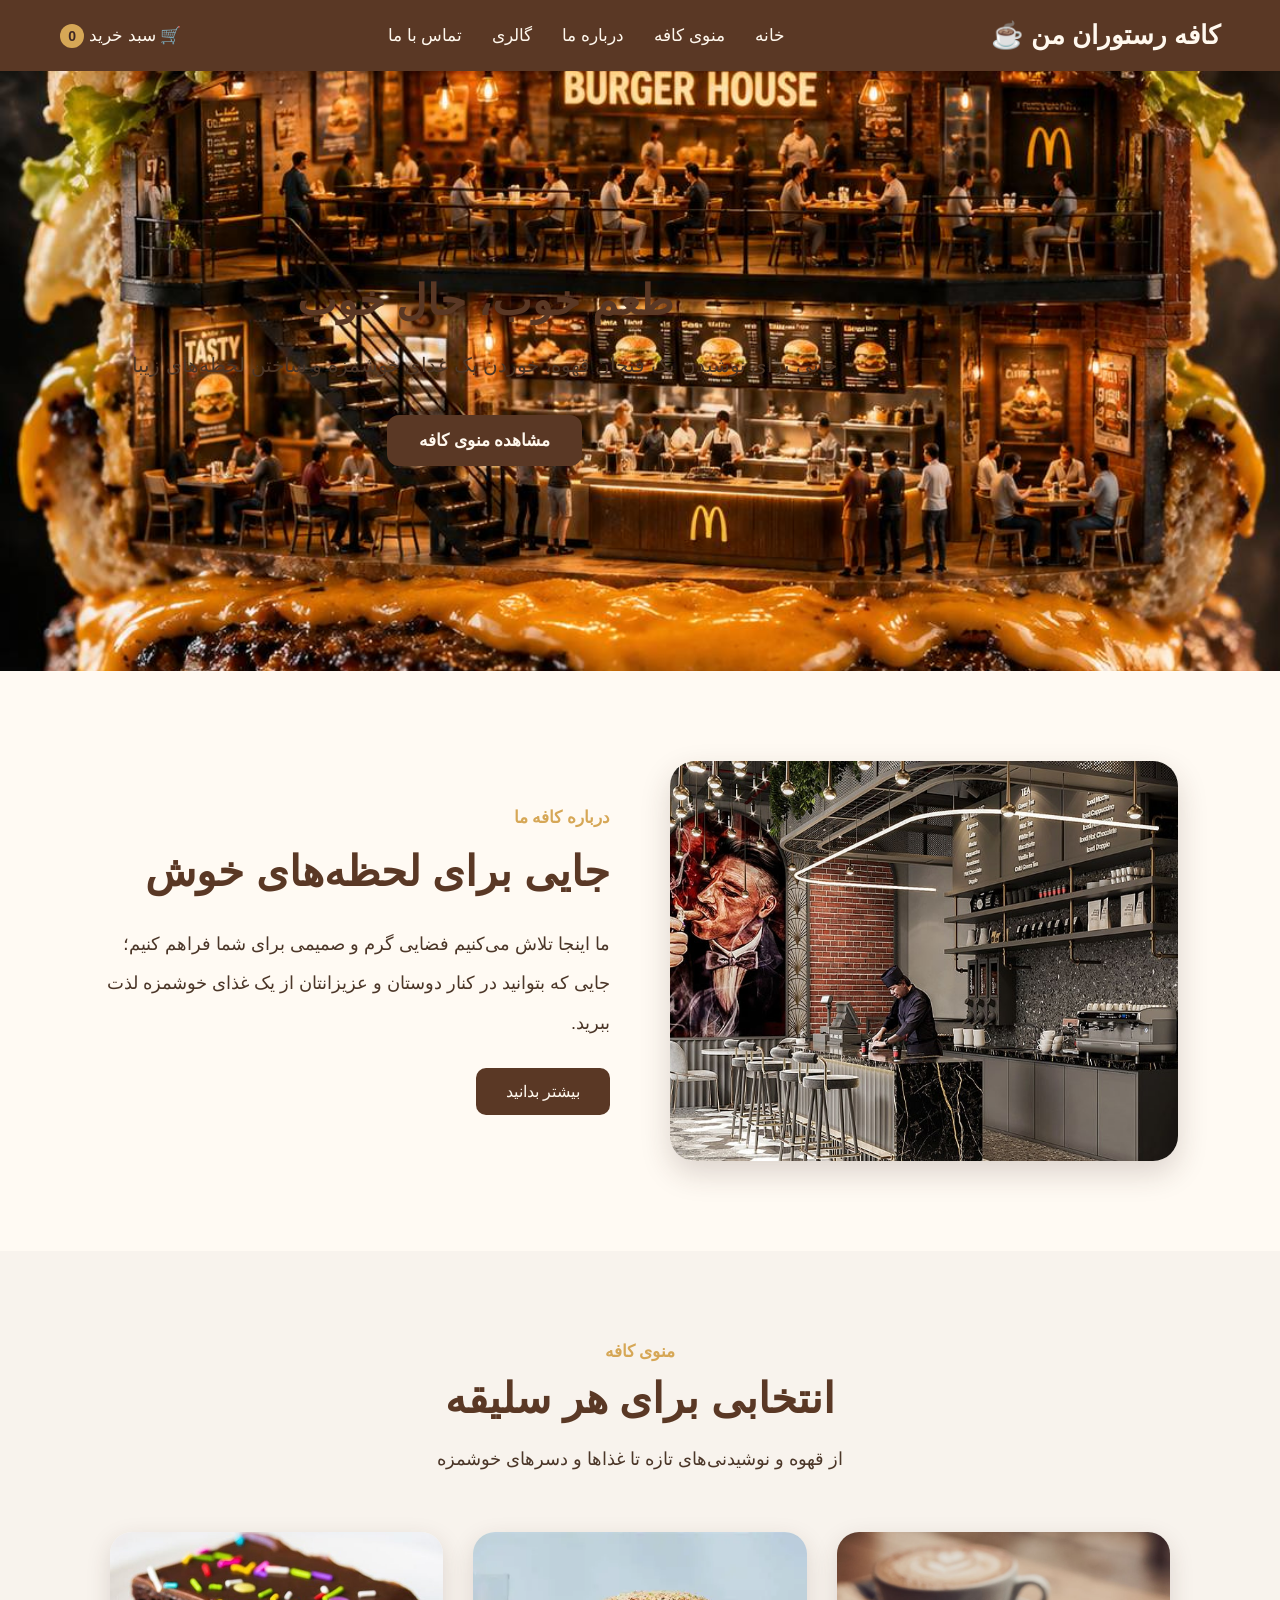
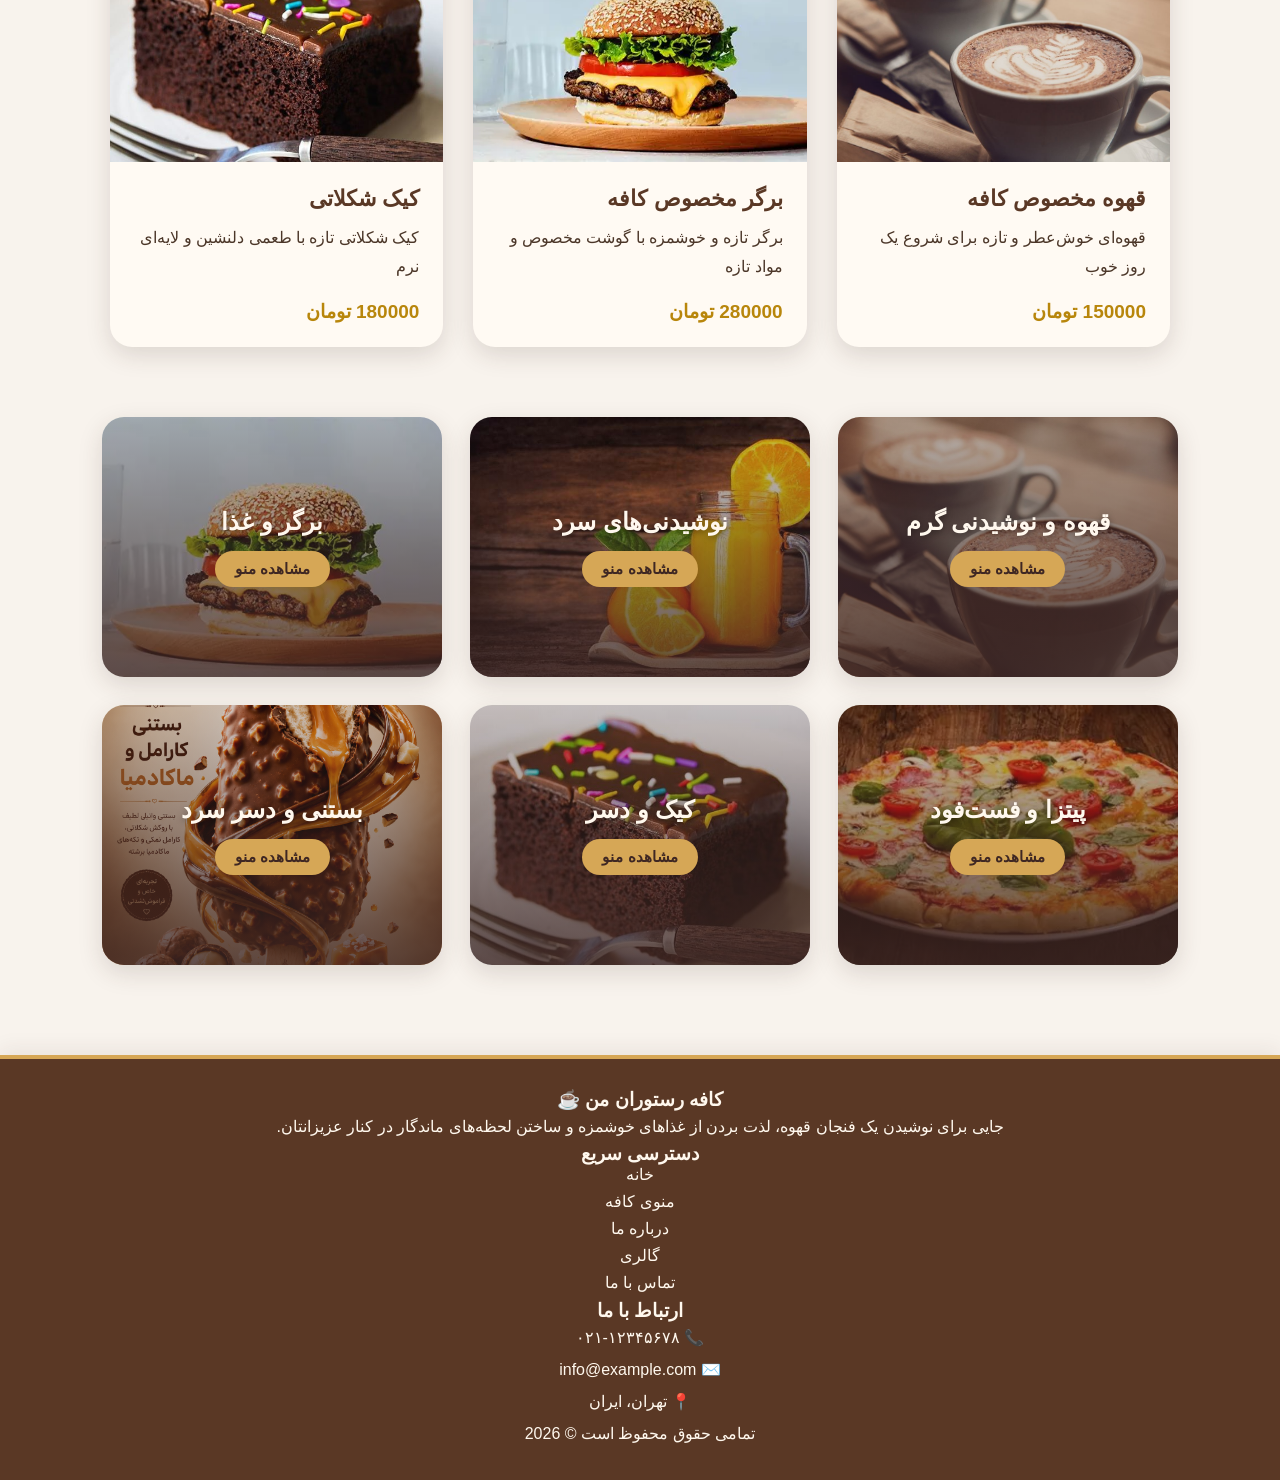
==== index.html @ 844e3b61 "Initial commit" ====
<!DOCTYPE html>
<html lang="fa" dir="rtl">

<head>
    <meta charset="UTF-8">
    <meta name="viewport" content="width=device-width, initial-scale=1.0">

    <title>کافه رستوران من</title>

    <link rel="stylesheet" href="css/style.css">
</head>

<body>

   <header>

        <div class="logo">
            کافه رستوران من ☕
        </div>

        <button class="menu-toggle" id="menu-toggle" aria-label="باز کردن منو">
            ☰
        </button>

        <nav id="main-nav">
            <ul>
                <li><a href="index.html">خانه</a></li>
                <li><a href="index.html#menu">منوی کافه</a></li>
                <li><a href="about.html">درباره ما</a></li>
                <li><a href="gallery.html" class="active">گالری</a></li>
                <li><a href="contact.html">تماس با ما</a></li>
            </ul>
        </nav>

        <a href="cart.html" class="cart">
            🛒 سبد خرید
            <span id="cart-count">0</span>
        </a>

    </header>

    <main>

        <!-- Hero Section -->
        <section class="hero">

            <img src="images/burger-hero.jpg"
                alt="برگر و فضای کافه"
                class="hero-image">

            <div class="hero-content">

                <h2>طعم خوب، حال خوب</h2>

                <p>
                    جایی برای نوشیدن یک فنجان قهوه،
                    خوردن یک غذای خوشمزه و ساختن لحظه‌های زیبا
                </p>

                <a href="#menu" class="hero-btn">
                    مشاهده منوی کافه
                </a>

            </div>

        </section>


        <!-- About Section -->
        <section class="about" id="about">

            <div class="about-image">

                <img src="images/cafe-hero.png"
                     alt="فضای کافه">

            </div>

            <div class="about-content">

                <span>درباره کافه ما</span>

                <h2>جایی برای لحظه‌های خوش</h2>

                <p>
                    ما اینجا تلاش می‌کنیم فضایی گرم و صمیمی برای شما فراهم کنیم؛
                    جایی که بتوانید در کنار دوستان و عزیزانتان از یک غذای خوشمزه
                    لذت ببرید.
                </p>

                <a href="about.html" class="about-btn">
                     بیشتر بدانید
                </a>

            </div>

        </section>


        <!-- Menu Section -->
        <section class="menu-section" id="menu">

            <div class="menu-title">

                <span>منوی کافه</span>

                <h2>انتخابی برای هر سلیقه</h2>

                <p>
                    از قهوه و نوشیدنی‌های تازه تا غذاها و دسرهای خوشمزه
                </p>

            </div>


            <div class="menu-container">

                <!-- Coffee Card -->
                <a href="coffee.html" class="menu-link">

                    <div class="menu-card">

                        <img src="images/coffee.jpg"
                             alt="قهوه مخصوص کافه">

                        <div class="menu-card-content">

                            <h3>قهوه مخصوص کافه</h3>

                            <p>
                                قهوه‌ای خوش‌عطر و تازه برای شروع یک روز خوب
                            </p>

                            <span class="price">
                                150000 تومان
                            </span>

                        </div>

                    </div>

                </a>


                <!-- Burger Card -->
                <a href="burger.html" class="menu-link">

                    <div class="menu-card">

                        <img src="images/Burger.png"
                             alt="برگر مخصوص">

                        <div class="menu-card-content">

                            <h3>برگر مخصوص کافه</h3>

                            <p>
                                برگر تازه و خوشمزه با گوشت مخصوص و مواد تازه
                            </p>

                            <span class="price">
                                280000 تومان
                            </span>

                        </div>

                    </div>

                </a>


                <!-- Cake Card -->
                <a href="cake.html" class="menu-link">

                    <div class="menu-card">

                        <img src="images/cake-shokolati.jpg"
                             alt="کیک شکلاتی">

                        <div class="menu-card-content">

                            <h3>کیک شکلاتی</h3>

                            <p>
                                کیک شکلاتی تازه با طعمی دلنشین و لایه‌ای نرم
                            </p>

                            <span class="price">
                                180000 تومان
                            </span>

                        </div>

                    </div>

                </a>

            </div>
			
			<!-- دسته‌بندی منوی کافه -->
	<div class="category-container">

		<a href="coffee.html" class="category-card">
			<img src="images/coffee.jpg" alt="قهوه">
        <div class="category-overlay">
            <h3>قهوه و نوشیدنی گرم</h3>
            <span>مشاهده منو</span>
        </div>
		</a>


    <a href="cold-drinks.html" class="category-card">
        <img src="images/orange-juice.jpg" alt="نوشیدنی سرد">
        <div class="category-overlay">
            <h3>نوشیدنی‌های سرد</h3>
            <span>مشاهده منو</span>
        </div>
    </a>


    <a href="burger.html" class="category-card">
        <img src="images/Burger.png" alt="برگر و غذا">
        <div class="category-overlay">
            <h3>برگر و غذا</h3>
            <span>مشاهده منو</span>
        </div>
    </a>


    <a href="pizza.html" class="category-card">
        <img src="images/pizza.jpg" alt="پیتزا و فست‌فود">
        <div class="category-overlay">
            <h3>پیتزا و فست‌فود</h3>
            <span>مشاهده منو</span>
        </div>
    </a>


    <a href="cake.html" class="category-card">
        <img src="images/cake-shokolati.jpg" alt="کیک و دسر">
        <div class="category-overlay">
            <h3>کیک و دسر</h3>
            <span>مشاهده منو</span>
        </div>
    </a>


    <a href="icecream.html" class="category-card">
        <img src="images/ice-cream-caramel.png" alt="بستنی">
        <div class="category-overlay">
            <h3>بستنی و دسر سرد</h3>
            <span>مشاهده منو</span>
        </div>
	</a>

	</div>

        </section>

    </main>



<footer>

    <div class="footer-container">

        <div class="footer-about">
            <h3>کافه رستوران من ☕</h3>

            <p>
                جایی برای نوشیدن یک فنجان قهوه،
                لذت بردن از غذاهای خوشمزه و ساختن
                لحظه‌های ماندگار در کنار عزیزانتان.
            </p>
        </div>


        <div class="footer-links">
            <h3>دسترسی سریع</h3>

            <a href="index.html">خانه</a>
            <a href="index.html#menu">منوی کافه</a>
            <a href="about.html">درباره ما</a>
            <a href="gallery.html">گالری</a>
            <a href="contact.html">تماس با ما</a>
        </div>


        <div class="footer-contact">
            <h3>ارتباط با ما</h3>

            <p>📞 ۰۲۱-۱۲۳۴۵۶۷۸</p>

            <p>✉️ info@example.com</p>

            <p>📍 تهران، ایران</p>
        </div>

    </div>


    <div class="footer-bottom">

        <p>
            تمامی حقوق محفوظ است © 2026
        </p>

    </div>

</footer>



    <script src="js/script.js"></script>

</body>

</html>
---- css/style.css ----
* {
    margin: 0;
    padding: 0;
    box-sizing: border-box;
}

body {
    font-family: Tahoma, sans-serif;
    background-color: #f8f3ed;
    color: #3e2723;
    direction: rtl;
}

/* =========================
   Header
========================= */

header {
    display: flex;
    justify-content: space-between;
    align-items: center;
    padding: 20px 60px;
    background-color: #5a3825;
    color: #fff8ee;
}

.logo {
    color: #fff8ee;
    font-size: 26px;
    font-weight: bold;
}

nav ul {
    display: flex;
    list-style: none;
    gap: 30px;
}

nav ul li a {
    text-decoration: none;
    color: #fff8ee;
    font-size: 17px;
    transition: 0.3s;
}

nav ul li a:hover {
    color: #d6a756;
}


/* =========================
   Main
========================= */

main {
    min-height: 500px;
    padding: 0;
    background-color: #fffaf3;
    color: #3e2723;
}


/* =========================
   Hero
========================= */

.hero {
    min-height: 600px;

    position: relative;

    overflow: hidden;
}


.hero-image {
    display: block;

    width: 100%;

    height: 600px;

    object-fit: cover;

    object-position: center;
}


.hero-content {
    width: auto;

    position: absolute;

    top: 50%;

    left: 8%;

    transform: translateY(-50%);

    padding: 40px 30px;

    text-align: center;
}


.hero h2 {
    font-size: 42px;
    margin-bottom: 20px;
    color: #5a3825;
}

.hero p {
    font-size: 20px;
    line-height: 2;
    margin-bottom: 30px;
    color: #4b3628;
}

.hero-btn {
    display: inline-flex;
    align-items: center;
    justify-content: center;

    padding: 15px 32px;

    background-color: #5a3825;
    color: #fff8ee;

    text-decoration: none;
    font-size: 17px;
    font-weight: bold;

    border-radius: 12px;

    box-shadow: 0 8px 18px rgba(62, 39, 35, 0.18);

    transition:
        background-color 0.3s ease,
        color 0.3s ease,
        transform 0.3s ease,
        box-shadow 0.3s ease;
}

.hero-btn:hover {
    background-color: #d6a756;
    color: #3e2723;

    transform: translateY(-4px);

    box-shadow: 0 12px 25px rgba(62, 39, 35, 0.25);
}

/* =========================
   Footer
========================= */

/* =========================
   Footer
========================= */

footer {
    background-color: #5a3825;
    color: #fff8ee;
    text-align: center;

    padding: 30px 20px;

    border-top: 4px solid #d6a756;

    font-size: 16px;

    box-shadow: 0 -5px 20px rgba(62, 39, 35, 0.08);
}

footer p {
    margin: 0;
    line-height: 2;
}


/* =========================
   About Section
========================= */

/* =========================
   About Section
========================= */

.about {
    display: flex;
    align-items: center;
    gap: 60px;
    padding: 90px 8%;
    background-color: #fffaf3;
}

.about-image {
    width: 50%;
    overflow: hidden;
    border-radius: 25px;
    box-shadow: 0 12px 30px rgba(62, 39, 35, 0.18);
}

.about-image img {
    display: block;
    width: 100%;
    height: 400px;
    object-fit: cover;
    transition: transform 0.5s ease;
}

.about-image:hover img {
    transform: scale(1.05);
}

.about-content {
    width: 50%;
}

.about-content span {
    display: block;
    font-size: 17px;
    font-weight: bold;
    color: #d6a756;
    margin-bottom: 12px;
}

.about-content h2 {
    font-size: 42px;
    color: #5a3825;
    margin-bottom: 22px;
    line-height: 1.5;
}

.about-content p {
    font-size: 18px;
    line-height: 2.2;
    color: #4b3628;
}

.about-btn {
    display: inline-block;
    margin-top: 25px;

    padding: 14px 30px;

    background-color: #5a3825;
    color: #fff8ee;

    text-decoration: none;

    border-radius: 10px;

    font-size: 16px;

    transition: 0.3s ease;
}

.about-btn:hover {
    background-color: #d6a756;
    color: #3e2723;

    transform: translateY(-3px);

    box-shadow: 0 8px 20px rgba(62, 39, 35, 0.18);
}

/* =========================
   Menu Section
========================= */

/* =========================
   Menu Section
========================= */

.menu-section {
    padding: 90px 8%;
    background-color: #f8f3ed;
    text-align: center;
}

.menu-title {
    max-width: 750px;
    margin: 0 auto 55px;
}

.menu-title span {
    display: block;
    font-size: 17px;
    font-weight: bold;
    color: #d6a756;
    margin-bottom: 12px;
}

.menu-title h2 {
    font-size: 42px;
    color: #5a3825;
    margin-bottom: 18px;
}

.menu-title p {
    font-size: 18px;
    line-height: 2;
    color: #4b3628;
}


/* =========================
   Menu Cards
========================= */

.menu-container {
    display: flex;
    justify-content: center;
    gap: 30px;
    max-width: 1200px;
    margin: 0 auto;
}

.menu-link {
    width: 31%;
    text-decoration: none;
    color: inherit;
}

.menu-card {
    height: 100%;
    background-color: #fffaf3;
    border-radius: 22px;
    overflow: hidden;
    box-shadow: 0 8px 25px rgba(62, 39, 35, 0.15);
    transition: transform 0.3s ease, box-shadow 0.3s ease;
}

.menu-card:hover {
    transform: translateY(-10px);
    box-shadow: 0 16px 35px rgba(62, 39, 35, 0.25);
}

.menu-card img {
    display: block;
    width: 100%;
    height: 230px;
    object-fit: cover;
    transition: transform 0.5s ease;
}

.menu-card:hover img {
    transform: scale(1.06);
}

.menu-card-content {
    padding: 24px;
    text-align: right;
}

.menu-card-content h3 {
    font-size: 22px;
    color: #5a3825;
    margin-bottom: 12px;
}

.menu-card-content p {
    min-height: 58px;
    font-size: 16px;
    line-height: 1.8;
    color: #4b3628;
    margin-bottom: 18px;
}

.price {
    display: block;
    font-size: 19px;
    font-weight: bold;
    color: #b8860b;
}


/* =========================
   Product Page
========================= */

.product-page {
    display: flex;
    align-items: center;
    gap: 60px;
    max-width: 1200px;
    margin: 0 auto;
    padding: 80px 60px;
    min-height: 500px;
}

.product-image {
    width: 50%;
}

.product-image img {
    width: 100%;
    height: 450px;
    object-fit: cover;
    border-radius: 20px;
}

.product-info {
    width: 50%;
}

.product-info span {
    display: inline-block;
    font-size: 20px;
    font-weight: bold;
    color: #d6a756;
    margin-bottom: 15px;
}

.product-info h1 {
    font-size: 42px;
    color: #5a3825;
    margin-bottom: 20px;
}

.product-info p {
    font-size: 18px;
    line-height: 2;
    color: #4b3628;
    margin-bottom: 25px;
}

.product-price {
    font-size: 24px;
    color: #b8860b;
    margin-bottom: 25px;
}

..order-btn {
    display: inline-flex;
    align-items: center;
    justify-content: center;

    padding: 14px 28px;

    border: none;
    border-radius: 12px;

    background-color: #5a3825;
    color: #fff8ee;

    font-family: Tahoma, sans-serif;
    font-size: 16px;
    font-weight: bold;

    cursor: pointer;

    box-shadow: 0 8px 18px rgba(62, 39, 35, 0.18);

    transition:
        background-color 0.3s ease,
        color 0.3s ease,
        transform 0.3s ease,
        box-shadow 0.3s ease;
}

.order-btn:hover {
    background-color: #d6a756;
    color: #3e2723;

    transform: translateY(-4px);

    box-shadow: 0 12px 25px rgba(62, 39, 35, 0.25);
}

.back-btn {
    display: inline-block;
    margin-top: 10px;
    color: #5a3825;
    text-decoration: none;
    font-size: 16px;
}

.back-btn:hover {
    color: #d6a756;
}
/* =========================
   Cart Icon
========================= */

.cart {
    text-decoration: none;
    color: #fff8ee;
    font-size: 17px;
    display: flex;
    align-items: center;
    gap: 5px;
}

#cart-count {
    background-color: #d6a756;
    color: #3e2723;
    width: 24px;
    height: 24px;
    border-radius: 50%;
    display: inline-flex;
    justify-content: center;
    align-items: center;
    font-size: 14px;
    font-weight: bold;
}


/* =========================
   Quantity Controls
========================= */

.quantity-controls {
    display: flex;
    align-items: center;
    gap: 12px;
    margin: 15px 0;
}

.quantity-controls button {
    width: 38px;
    height: 38px;
    border: none;
    border-radius: 50%;
    background-color: #7b4f32;
    color: white;
    font-size: 16px;
    cursor: pointer;
    transition: 0.3s;
}

.quantity-controls button:hover {
    transform: scale(1.1);
}

.quantity-controls span {
    min-width: 30px;
    text-align: center;
    font-size: 18px;
    font-weight: bold;
}


/* =========================
   Gallery Page
========================= */

.gallery-page {
    padding-top: 35px;
    padding-bottom: 80px;
}

.gallery-header {
    text-align: center;
    margin-bottom: 30px;
}

.gallery-header span {
    display: block;
    margin-bottom: 8px;
    font-size: 16px;
    color: #d6a756;
    font-weight: bold;
}

.gallery-header h1 {
    margin: 0 0 15px;
    font-size: 42px;
    color: #5a3825;
}

.gallery-header p {
    font-size: 18px;
    color: #4b3628;
    line-height: 2;
}


/* =========================
   Gallery Grid
========================= */

.gallery-grid {
    max-width: 1200px;
    margin: 0 auto;
    padding: 0 25px;

    display: grid;
    grid-template-columns: repeat(3, 1fr);
    gap: 25px;
}

.gallery-link {
    text-decoration: none;
    color: inherit;
    display: block;
}

.gallery-item {
    background-color: #fffaf3;
    border-radius: 20px;
    overflow: hidden;
    cursor: pointer;
    box-shadow: 0 5px 20px rgba(62, 39, 35, 0.12);
    transition: 0.3s;
}

.gallery-item:hover {
    transform: translateY(-6px);
}

.gallery-item img {
    width: 100%;
    height: 220px;
    object-fit: cover;
    display: block;
    transition: transform 0.5s ease;
}

.gallery-item:hover img {
    transform: scale(1.06);
}

.gallery-item h3 {
    background-color: #fffaf3;
    color: #5a3825;
    text-align: center;
    padding: 14px 10px;
    margin: 0;
    font-size: 17px;
}


/* =========================
   Contact Page
========================= */

.contact-page {
    background-color: #fffaf3;
}

.contact-hero {
    text-align: center;
    padding: 70px 20px 50px;
    background-color: #f8f3ed;
}

.contact-hero span {
    display: block;
    font-size: 18px;
    font-weight: bold;
    color: #d6a756;
    margin-bottom: 12px;
}

.contact-hero h1 {
    font-size: 42px;
    color: #5a3825;
    margin-bottom: 18px;
}

.contact-hero p {
    font-size: 18px;
    color: #4b3628;
}

.contact-section {
    max-width: 1100px;
    margin: 0 auto;
    padding: 70px 25px;
}

.contact-info {
    display: grid;
    grid-template-columns: repeat(3, 1fr);
    gap: 25px;
    margin-bottom: 60px;
}

.contact-card {
    background-color: #f8f3ed;
    text-align: center;
    padding: 35px 20px;
    border-radius: 18px;
    box-shadow: 0 5px 20px rgba(62, 39, 35, 0.12);
    transition: 0.3s;
}

.contact-card:hover {
    transform: translateY(-8px);
    box-shadow: 0 12px 28px rgba(62, 39, 35, 0.2);
}

.contact-icon {
    font-size: 36px;
    margin-bottom: 15px;
}

.contact-card h3 {
    font-size: 23px;
    color: #5a3825;
    margin-bottom: 12px;
}

.contact-card p {
    color: #4b3628;
    line-height: 1.8;
}


/* =========================
   Contact Form
========================= */

.contact-form-box {
    max-width: 750px;
    margin: 0 auto;
    background-color: #f8f3ed;
    padding: 45px;
    border-radius: 20px;
    box-shadow: 0 5px 25px rgba(62, 39, 35, 0.12);
}

.contact-form-box h2 {
    text-align: center;
    font-size: 30px;
    color: #5a3825;
    margin-bottom: 35px;
}

.form-group {
    margin-bottom: 22px;
}

.form-group label {
    display: block;
    margin-bottom: 8px;
    font-size: 17px;
    font-weight: bold;
    color: #5a3825;
}

.form-group input,
.form-group textarea {
    width: 100%;
    padding: 14px 16px;
    border: 1px solid #d8c8b8;
    border-radius: 10px;
    font-family: Tahoma, sans-serif;
    font-size: 16px;
    background-color: #fffaf3;
    color: #3e2723;
}

.form-group input:focus,
.form-group textarea:focus {
    outline: none;
    border-color: #d6a756;
    box-shadow: 0 0 0 3px rgba(214, 167, 86, 0.15);
}

.form-group textarea {
    resize: vertical;
}

.contact-btn {
    width: 100%;
    padding: 15px;
    border: none;
    border-radius: 10px;
    background-color: #5a3825;
    color: #fff8ee;
    font-family: Tahoma, sans-serif;
    font-size: 18px;
    cursor: pointer;
    transition: 0.3s;
}

.contact-btn:hover {
    background-color: #d6a756;
    color: #3e2723;
}


/* =========================
   Menu Categories
========================= */

.category-container {
    max-width: 1200px;
    margin: 70px auto 0;
    padding: 0;

    display: grid;
    grid-template-columns: repeat(3, 1fr);
    gap: 28px;
}

.category-card {
    position: relative;
    height: 260px;
    overflow: hidden;
    border-radius: 22px;
    text-decoration: none;

    box-shadow: 0 8px 25px rgba(62, 39, 35, 0.15);

    transition:
        transform 0.3s ease,
        box-shadow 0.3s ease;
}

.category-card:hover {
    transform: translateY(-10px);
    box-shadow: 0 16px 35px rgba(62, 39, 35, 0.25);
}

.category-card img {
    display: block;
    width: 100%;
    height: 100%;
    object-fit: cover;

    transition: transform 0.5s ease;
}

.category-card:hover img {
    transform: scale(1.08);
}

.category-overlay {
    position: absolute;
    inset: 0;

    display: flex;
    flex-direction: column;

    justify-content: center;
    align-items: center;

    text-align: center;

    background: linear-gradient(
        to top,
        rgba(62, 39, 35, 0.82),
        rgba(62, 39, 35, 0.25)
    );

    color: #fff8ee;

    transition: background 0.3s ease;
}

.category-card:hover .category-overlay {
    background: linear-gradient(
        to top,
        rgba(62, 39, 35, 0.9),
        rgba(62, 39, 35, 0.45)
    );
}

.category-overlay h3 {
    font-size: 24px;
    margin-bottom: 15px;

    text-shadow: 0 2px 6px rgba(0, 0, 0, 0.35);
}

.category-overlay span {
    padding: 9px 20px;

    background-color: #d6a756;
    color: #3e2723;

    border-radius: 25px;

    font-size: 15px;
    font-weight: bold;

    transition:
        transform 0.3s ease,
        background-color 0.3s ease;
}

.category-card:hover .category-overlay span {
    transform: scale(1.05);
    background-color: #e2b764;
}

/* =========================
   Category Products Pages
========================= */

.category-page-hero {
    min-height: 320px;
    display: flex;
    align-items: center;
    justify-content: center;

    text-align: center;
    padding: 70px 20px;

    background-color: #f8f3ed;
}

.category-page-hero-content {
    max-width: 750px;
}

.category-page-hero-content span {
    display: block;
    font-size: 18px;
    font-weight: bold;
    color: #d6a756;
    margin-bottom: 15px;
}

.category-page-hero-content h1 {
    font-size: 42px;
    color: #5a3825;
    margin-bottom: 20px;
}

.category-page-hero-content p {
    font-size: 18px;
    line-height: 2;
    color: #4b3628;
}


/* Products Section */

.products-section {
    padding: 80px 25px;
    background-color: #fffaf3;
}

.products-grid {
    max-width: 1400px;
    margin: 0 auto;

    display: grid;
    grid-template-columns: repeat(4, 1fr);
    gap: 20px;
}

.product-card {
    background-color: #f8f3ed;
    border-radius: 18px;
    overflow: hidden;
    box-shadow: 0 5px 20px rgba(62, 39, 35, 0.15);
    transition: 0.3s;
}

.product-card:hover {
    transform: translateY(-8px);
    box-shadow: 0 12px 30px rgba(62, 39, 35, 0.22);
}

.product-card img {
    width: 100%;
    height: 220px;
    object-fit: cover;
    display: block;
}

.product-content {
    padding: 22px;
    text-align: center;
}

.product-content h3 {
    font-size: 23px;
    color: #5a3825;
    margin-bottom: 12px;
}

.product-content p {
    font-size: 16px;
    line-height: 1.9;
    color: #4b3628;
    margin-bottom: 15px;
}

.product-price {
    display: block;
    font-size: 19px;
    font-weight: bold;
    color: #b8860b;
    margin-bottom: 20px;
}


/* Add to Cart Button */


.add-to-cart-btn {
    display: inline-flex;
    align-items: center;
    justify-content: center;

    width: 100%;

    padding: 14px 28px;

    border: none;
    border-radius: 12px;

    background-color: #5a3825;
    color: #fff8ee;

    font-family: Tahoma, sans-serif;
    font-size: 16px;
    font-weight: bold;

    cursor: pointer;

    box-shadow: 0 8px 18px rgba(62, 39, 35, 0.18);

    transition:
        background-color 0.3s ease,
        color 0.3s ease,
        transform 0.3s ease,
        box-shadow 0.3s ease;
}

.add-to-cart-btn:hover {
    background-color: #d6a756;
    color: #3e2723;

    transform: translateY(-4px);

    box-shadow: 0 12px 25px rgba(62, 39, 35, 0.25);
}


/* =========================
   Back To Menu
========================= */

.back-to-menu {
    text-align: center;
    padding: 0 20px 70px;
    background-color: #fffaf3;
}

.back-to-menu a {
    display: inline-block;

    padding: 14px 30px;

    background-color: #5a3825;
    color: #fff8ee;

    text-decoration: none;

    border-radius: 12px;

    font-size: 17px;
    font-weight: bold;

    box-shadow: 0 8px 18px rgba(62, 39, 35, 0.18);

    transition:
        background-color 0.3s ease,
        color 0.3s ease,
        transform 0.3s ease,
        box-shadow 0.3s ease;
}

.back-to-menu a:hover {
    background-color: #d6a756;
    color: #3e2723;

    transform: translateY(-4px);

    box-shadow: 0 12px 25px rgba(62, 39, 35, 0.25);
}


/* =========================
   Cart Page
========================= */

.cart-page {
    max-width: 900px;
    margin: 0 auto;
    padding: 70px 25px;
    min-height: 600px;
}

.cart-page h1 {
    text-align: center;
    color: #5a3825;
    font-size: 38px;
    margin-bottom: 40px;
}

#cart-items {
    display: flex;
    flex-direction: column;
    gap: 20px;
}

.cart-item {
    background-color: #fffaf3;
    padding: 25px;
    border-radius: 15px;
    box-shadow: 0 5px 20px rgba(62, 39, 35, 0.15);
}

.cart-item h3 {
    color: #5a3825;
    margin-bottom: 12px;
    font-size: 22px;
}

.cart-item p {
    color: #4b3628;
    line-height: 1.8;
}

.cart-total {
    margin-top: 30px;
    padding: 20px;
    background-color: #5a3825;
    color: #fff8ee;
    border-radius: 12px;
    text-align: center;
}

.clear-cart-btn {
    display: block;

    margin: 25px auto 15px;
    padding: 14px 28px;

    border: none;
    border-radius: 12px;

    background-color: #7b4f32;
    color: #fff8ee;

    font-family: Tahoma, sans-serif;
    font-size: 16px;
    font-weight: bold;

    cursor: pointer;

    box-shadow: 0 8px 18px rgba(62, 39, 35, 0.18);

    transition:
        background-color 0.3s ease,
        color 0.3s ease,
        transform 0.3s ease,
        box-shadow 0.3s ease;
}

.clear-cart-btn:hover {
    background-color: #d6a756;
    color: #3e2723;

    transform: translateY(-4px);

    box-shadow: 0 12px 25px rgba(62, 39, 35, 0.25);
}

.cart-page .checkout-btn {
    display: block;
    width: fit-content;

    margin: 20px auto;
    padding: 14px 32px;

    text-align: center;
    text-decoration: none;

    background-color: #5a3825;
    color: #fff8ee;

    border-radius: 12px;

    font-size: 18px;
    font-weight: bold;

    box-shadow: 0 8px 18px rgba(62, 39, 35, 0.18);

    transition:
        background-color 0.3s ease,
        color 0.3s ease,
        transform 0.3s ease,
        box-shadow 0.3s ease;
}

.cart-page .checkout-btn:hover {
    background-color: #d6a756;
    color: #3e2723;

    transform: translateY(-4px);

    box-shadow: 0 12px 25px rgba(62, 39, 35, 0.25);
}

/* =========================
   Checkout Page
========================= */

.checkout-section {
    min-height: 600px;
    padding: 80px 20px;
    background-color: #fffaf3;
}

.checkout-container {
    max-width: 650px;
    margin: 0 auto;
    padding: 40px;
    background-color: #ffffff;
    border-radius: 20px;
    box-shadow: 0 8px 25px rgba(62, 39, 35, 0.15);
}

.checkout-container h1 {
    text-align: center;
    color: #5a3825;
    font-size: 38px;
    margin-bottom: 15px;
}

.checkout-intro {
    text-align: center;
    color: #4b3628;
    margin-bottom: 35px;
    line-height: 2;
}

#checkout-form {
    display: flex;
    flex-direction: column;
}

#checkout-form label {
    color: #5a3825;
    font-size: 17px;
    font-weight: bold;
    margin-bottom: 8px;
}

#checkout-form input,
#checkout-form textarea {
    width: 100%;
    padding: 14px;
    margin-bottom: 22px;
    border: 1px solid #d6a756;
    border-radius: 10px;
    font-family: Tahoma, sans-serif;
    font-size: 16px;
    outline: none;
}

#checkout-form input:focus,
#checkout-form textarea:focus {
    border-color: #5a3825;
}

.checkout-btn {
    width: 100%;

    padding: 15px;

    border: none;
    border-radius: 12px;

    background-color: #5a3825;
    color: #fff8ee;

    font-family: Tahoma, sans-serif;
    font-size: 18px;
    font-weight: bold;

    cursor: pointer;

    box-shadow: 0 8px 18px rgba(62, 39, 35, 0.18);

    transition:
        background-color 0.3s ease,
        color 0.3s ease,
        transform 0.3s ease,
        box-shadow 0.3s ease;
}

.checkout-btn:hover {
    background-color: #d6a756;
    color: #3e2723;

    transform: translateY(-4px);

    box-shadow: 0 12px 25px rgba(62, 39, 35, 0.25);
}

.checkout-container .back-btn {
    display: inline-block;

    margin: 25px auto 0;

    color: #5a3825;
    text-decoration: none;

    font-size: 16px;
    font-weight: bold;

    transition:
        color 0.3s ease,
        transform 0.3s ease;
}

.checkout-container .back-btn:hover {
    color: #d6a756;

    transform: translateY(-2px);
}

/* =========================
   Order Summary
========================= */

.order-summary {
    width: 100%;
    max-width: 650px;

    margin: 30px auto;

    padding: 30px;

    background-color: #ffffff;

    border-radius: 20px;

    box-shadow:
        0 8px 25px
        rgba(62, 39, 35, 0.15);

    box-sizing: border-box;
}


.order-summary h2 {
    text-align: center;

    color: #5a3825;

    margin-bottom: 25px;

    font-size: 24px;
}


#checkout-items {
    display: flex;

    flex-direction: column;

    gap: 15px;
}


.checkout-item {
    display: flex;

    flex-direction: column;

    gap: 8px;

    padding: 18px;

    background-color: #fffaf3;

    border-radius: 12px;

    border-right:
        4px solid #d6a756;
}


.checkout-item h3 {
    margin: 0;

    color: #5a3825;

    font-size: 18px;
}


.checkout-item p {
    margin: 0;

    color: #4b3628;
}


.checkout-item span {
    color: #b07a1f;

    font-weight: bold;
}


.checkout-total {
    margin-top: 25px;

    padding-top: 20px;

    border-top:
        1px solid #e5d7c7;

    text-align: center;

    font-size: 20px;

    font-weight: bold;

    color: #5a3825;
}

/* =========================
   Order Success Message
========================= */

#order-success {
    display: none;

    max-width: 650px;

    margin: 40px auto;

    padding: 45px 30px;

    text-align: center;

    background-color: #ffffff;

    border-radius: 20px;

    box-shadow:
        0 8px 25px
        rgba(62, 39, 35, 0.15);

    box-sizing: border-box;
}


#order-success.show {
    display: block;

    animation:
        successMessage 0.5s ease;
}


#order-success h2 {
    margin-bottom: 15px;

    color: #5a3825;

    font-size: 28px;
}


#order-success p {
    margin: 0 0 25px;

    color: #4b3628;

    font-size: 17px;

    line-height: 2;
}


#order-success a {
    display: inline-block;

    padding: 12px 25px;

    border-radius: 10px;

    background-color: #5a3825;

    color: #fff8ee;

    text-decoration: none;

    transition:
        background-color 0.3s ease,
        transform 0.3s ease;
}


#order-success a:hover {
    background-color: #d6a756;

    color: #3e2723;

    transform: translateY(-3px);
}


@keyframes successMessage {

    from {
        opacity: 0;

        transform: translateY(20px);
    }

    to {
        opacity: 1;

        transform: translateY(0);
    }

}

/* =========================
   About Page
========================= */

.about-page-hero {
    text-align: center;
    padding: 80px 20px;
    background-color: #f8f3ed;
}

.about-page-hero-content {
    max-width: 850px;
    margin: 0 auto;
}

.about-page-hero-content span {
    display: block;
    margin-bottom: 12px;

    color: #d6a756;

    font-size: 18px;
    font-weight: bold;
}

.about-page-hero-content h1 {
    margin-bottom: 20px;

    font-size: 42px;

    color: #5a3825;
}

.about-page-hero-content p {
    margin: 0 auto;

    max-width: 750px;

    font-size: 18px;
    line-height: 2;

    color: #4b3628;
}


/* =========================
   About Page Content
========================= */

.about-page-section {
    max-width: 1200px;

    margin: 0 auto;

    padding: 80px 25px;

    display: flex;
    align-items: center;

    gap: 60px;

    background-color: #fffaf3;
}

.about-page-image,
.about-page-content {
    width: 50%;
}

.about-page-image img {
    width: 100%;
    height: 450px;

    object-fit: cover;

    display: block;

    border-radius: 20px;

    box-shadow: 0 10px 30px rgba(62, 39, 35, 0.15);
}

.about-page-content span {
    display: block;

    margin-bottom: 15px;

    color: #d6a756;

    font-size: 18px;
    font-weight: bold;
}

.about-page-content h2 {
    margin-bottom: 25px;

    color: #5a3825;

    font-size: 36px;
}

.about-page-content p {
    margin-bottom: 18px;

    color: #4b3628;

    font-size: 17px;
    line-height: 2.2;
}

.about-page-section {
    flex-direction: column;
    padding: 50px 20px;
    gap: 35px;
}

.about-page-image,
.about-page-content {
    width: 100%;
}

.about-page-image img {
    height: 300px;
}

.about-page-hero {
    padding: 60px 20px;
}

.about-page-hero-content h1 {
    font-size: 30px;
}

.about-page-content h2 {
    font-size: 30px;
}

.footer-links a {
    display: block;
    color: #fff8ee;
    text-decoration: none;
    margin-bottom: 8px;
    transition: color 0.3s ease;
}

.footer-links a:hover {
    color: #d6a756;
}

    /* =========================
   Desktop Navigation
========================= */

.menu-toggle {
    display: none;
}


#main-nav {
    display: block;
    }

/* =========================
   Responsive
========================= */

@media (max-width: 900px) {

    .gallery-grid {
        grid-template-columns: repeat(2, 1fr);
    }

    .category-container {
        grid-template-columns: repeat(2, 1fr);
    }

    .products-grid {
        grid-template-columns: repeat(2, 1fr);
    }

    .menu-container {
        flex-wrap: wrap;
    }

    .menu-link {
        width: 45%;
    }

    .contact-info {
        grid-template-columns: 1fr;
    }

    .about {
        flex-direction: column;
    }

    .about-image,
    .about-content {
        width: 100%;
    }

    .about-image img {
        height: 400px;
    }

    /* Footer Responsive */

.footer-container {
    grid-template-columns: 1fr;
    text-align: center;
    gap: 30px;
}

.footer-links a {
    margin-bottom: 10px;
    }

}


/* =========================
   Mobile Responsive
========================= */

@media (max-width: 768px) {

    /* Header */

    header {
        padding: 15px 20px;
        gap: 15px;
        position: relative;
    }


    .logo {
        font-size: 20px;
        white-space: nowrap;
    }


    /* Hamburger Button */

    .menu-toggle {
        display: block;

        border: none;
        background: transparent;

        color: #fff8ee;
        font-size: 30px;

        cursor: pointer;
    }


    /* Mobile Navigation */

    #main-nav {
        display: none;

        position: absolute;

        top: 100%;
        right: 0;
        left: 0;

        background-color: #5a3825;

        padding: 15px 20px;

        z-index: 999;
    }


    #main-nav.active {
        display: block;
    }


    #main-nav ul {
        display: flex;

        flex-direction: column;

        gap: 0;

        padding: 0;
        margin: 0;
    }


    #main-nav ul li {
        width: 100%;

        border-bottom:
            1px solid rgba(255, 248, 238, 0.15);
    }


    #main-nav ul li:last-child {
        border-bottom: none;
    }


    #main-nav ul li a {
        display: block;

        padding: 14px 0;

        color: #fff8ee;
        text-decoration: none;

        font-size: 16px;
    }


    #main-nav ul li a.active,
    #main-nav ul li a:hover {
        color: #d6a756;
    }


    /* Cart */

    .cart {
        font-size: 14px;
        white-space: nowrap;
    }


    /* General Sections */

    .gallery-grid,
    .category-container,
    .products-grid {
        grid-template-columns: 1fr;
    }


    .menu-container {
        flex-direction: column;
        align-items: center;
    }


    .menu-link {
        width: 100%;
    }


    .about-image img {
        height: 280px;
    }
    
    .checkout-page {
    padding: 50px 20px;
}


.order-summary {
    padding: 25px 18px;
}


#checkout-form {
    margin: 25px auto;
    padding: 25px 18px;
}


#checkout-form input,
#checkout-form textarea {
    font-size: 16px;
    padding: 13px;
}


#checkout-form .checkout-btn {
    padding: 15px;
    font-size: 17px;
    }

    /* =========================
   Mobile Home Hero
========================= */

.hero {
    min-height: 600px;
}


.hero-content {
    padding: 40px 20px;
    text-align: center;
}


.hero-content h2 {
    font-size: 32px;
    line-height: 1.6;
}


.hero-content p {
    font-size: 16px;
    line-height: 2;
}


.hero-btn {
    display: inline-block;
    padding: 14px 28px;
    font-size: 16px;
    }

    /* =========================
   Mobile About Section
========================= */

.about {
    padding: 50px 20px;
    text-align: center;
}


.about-image img {
    width: 100%;
    height: 280px;
    object-fit: cover;
}


.about-content {
    width: 100%;
}


.about-content h2 {
    font-size: 28px;
    line-height: 1.6;
}


.about-content p {
    font-size: 16px;
    line-height: 2;
}


.about-btn {
    display: inline-block;
    padding: 14px 28px;
    font-size: 16px;
    }

    /* =========================
   Mobile Menu Section
========================= */

.menu-section {
    padding: 50px 20px;
}


.menu-title {
    text-align: center;
}


.menu-title h2 {
    font-size: 28px;
    line-height: 1.6;
}


.menu-title p {
    font-size: 16px;
    line-height: 2;
}


/* کارت‌های اصلی منو */

.menu-container {
    flex-direction: column;
    align-items: center;
    gap: 25px;
}


.menu-link {
    width: 100%;
}


/* کارت‌های دسته‌بندی */

.category-container {
    grid-template-columns: 1fr;
    gap: 25px;
}


.category-card {
    min-height: 280px;
}


.category-card img {
    height: 280px;
}


.category-overlay h3 {
    font-size: 22px;
}


.category-overlay span {
    font-size: 15px;
    }

    /* =========================
   Mobile Gallery
========================= */

.gallery-page {
    padding: 50px 20px;
}


.gallery-page h1 {
    font-size: 30px;
    line-height: 1.6;
}


.gallery-page p {
    font-size: 16px;
    line-height: 2;
}


.gallery-grid {
    grid-template-columns: 1fr;
    gap: 25px;
}


.gallery-item img {
    width: 100%;
    height: 280px;
    object-fit: cover;
    }

    /* =========================
   Mobile Contact
========================= */

.contact-page {
    padding: 50px 20px;
}


.contact-page h1 {
    font-size: 30px;
    line-height: 1.6;
}


.contact-page > p {
    font-size: 16px;
    line-height: 2;
}


/* اطلاعات تماس */

.contact-info {
    grid-template-columns: 1fr;
    gap: 20px;
}


.contact-card {
    padding: 25px 20px;
}


/* فرم تماس */

.contact-form {
    padding: 25px 20px;
}


.contact-form input,
.contact-form textarea {
    width: 100%;
    box-sizing: border-box;
    font-size: 16px;
    padding: 14px;
}


.contact-form button {
    width: 100%;
    padding: 15px;
    font-size: 16px;
    }

 /* =========================
   Mobile About Page
========================= */

.about-page {
    padding: 50px 20px;
}

.about-page h1 {
    font-size: 30px;
    line-height: 1.6;
    text-align: center;
}

.about-page p {
    font-size: 16px;
    line-height: 2;
}

.about-page img {
    width: 100%;
    height: auto;
    display: block;
}

.about-content,
.about-text {
    width: 100%;
}


/* =========================
   Mobile Cart
========================= */

.cart-page {
    padding: 50px 20px;
}

.cart-page h1 {
    font-size: 26px;
}

.cart-item {
    padding: 20px;
}

.cart-item h3 {
    font-size: 18px;
}

.cart-item p {
    font-size: 15px;
}

.quantity-controls {
    justify-content: center;
    margin: 18px 0;
}

.quantity-controls button {
    width: 40px;
    height: 40px;
    font-size: 18px;
}

.cart-total {
    padding: 20px;
}

.cart-total h3 {
    font-size: 18px;
}

.clear-cart-btn,
.cart-page .checkout-btn,
.back-btn {
    width: 100%;
    box-sizing: border-box;
    text-align: center;
}


/* =========================
   Mobile Footer
========================= */

footer {
    padding-top: 45px;
}

.footer-container {
    grid-template-columns: 1fr;
    gap: 30px;
    padding: 0 20px 35px;
    text-align: center;
}

.footer-about,
.footer-links,
.footer-contact {
    text-align: center;
}

.footer-links {
    align-items: center;
}

.footer-links a {
    margin-bottom: 10px;
}

.footer-bottom {
    padding: 18px 20px;
    text-align: center;
}


/* =========================
   Mobile Product Pages
========================= */

.category-page-hero {
    padding: 70px 20px;
}

.category-page-hero-content h1 {
    font-size: 30px;
}

.category-page-hero-content p {
    font-size: 16px;
    line-height: 1.9;
}

.products-section {
    padding: 50px 20px;
}

.products-grid {
    gap: 25px;
}

.product-card {
    width: 100%;
}

.product-card img {
    height: 250px;
}

.product-content {
    padding: 22px 18px;
}

.product-content h3 {
    font-size: 20px;
}

.product-content p {
    font-size: 15px;
    line-height: 1.9;
}

.product-price {
    font-size: 18px;
}

.add-to-cart-btn {
    width: 100%;
    padding: 14px;
    font-size: 16px;
}

.back-to-menu {
    padding: 0 20px 50px;
}

.back-to-menu a {
    display: block;
    text-align: center;
}

} /* پایان @media (max-width: 768px) */
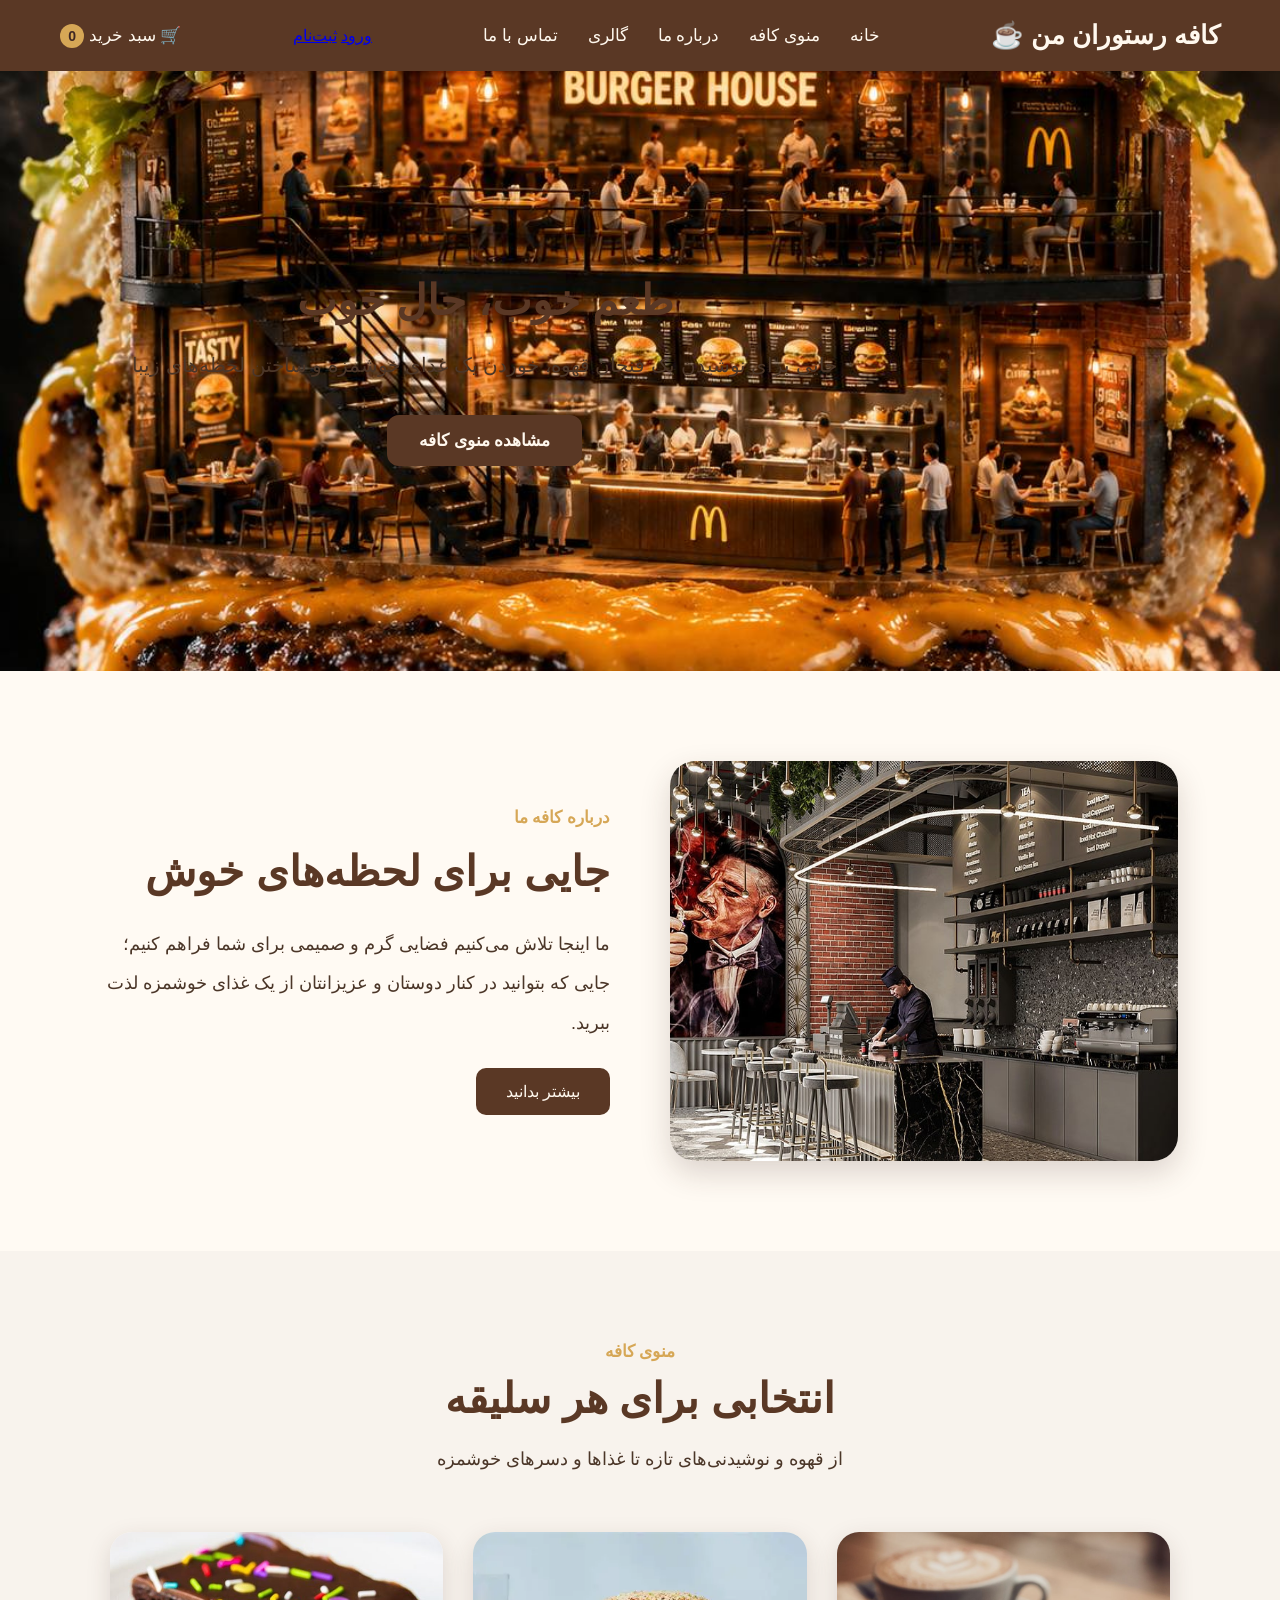
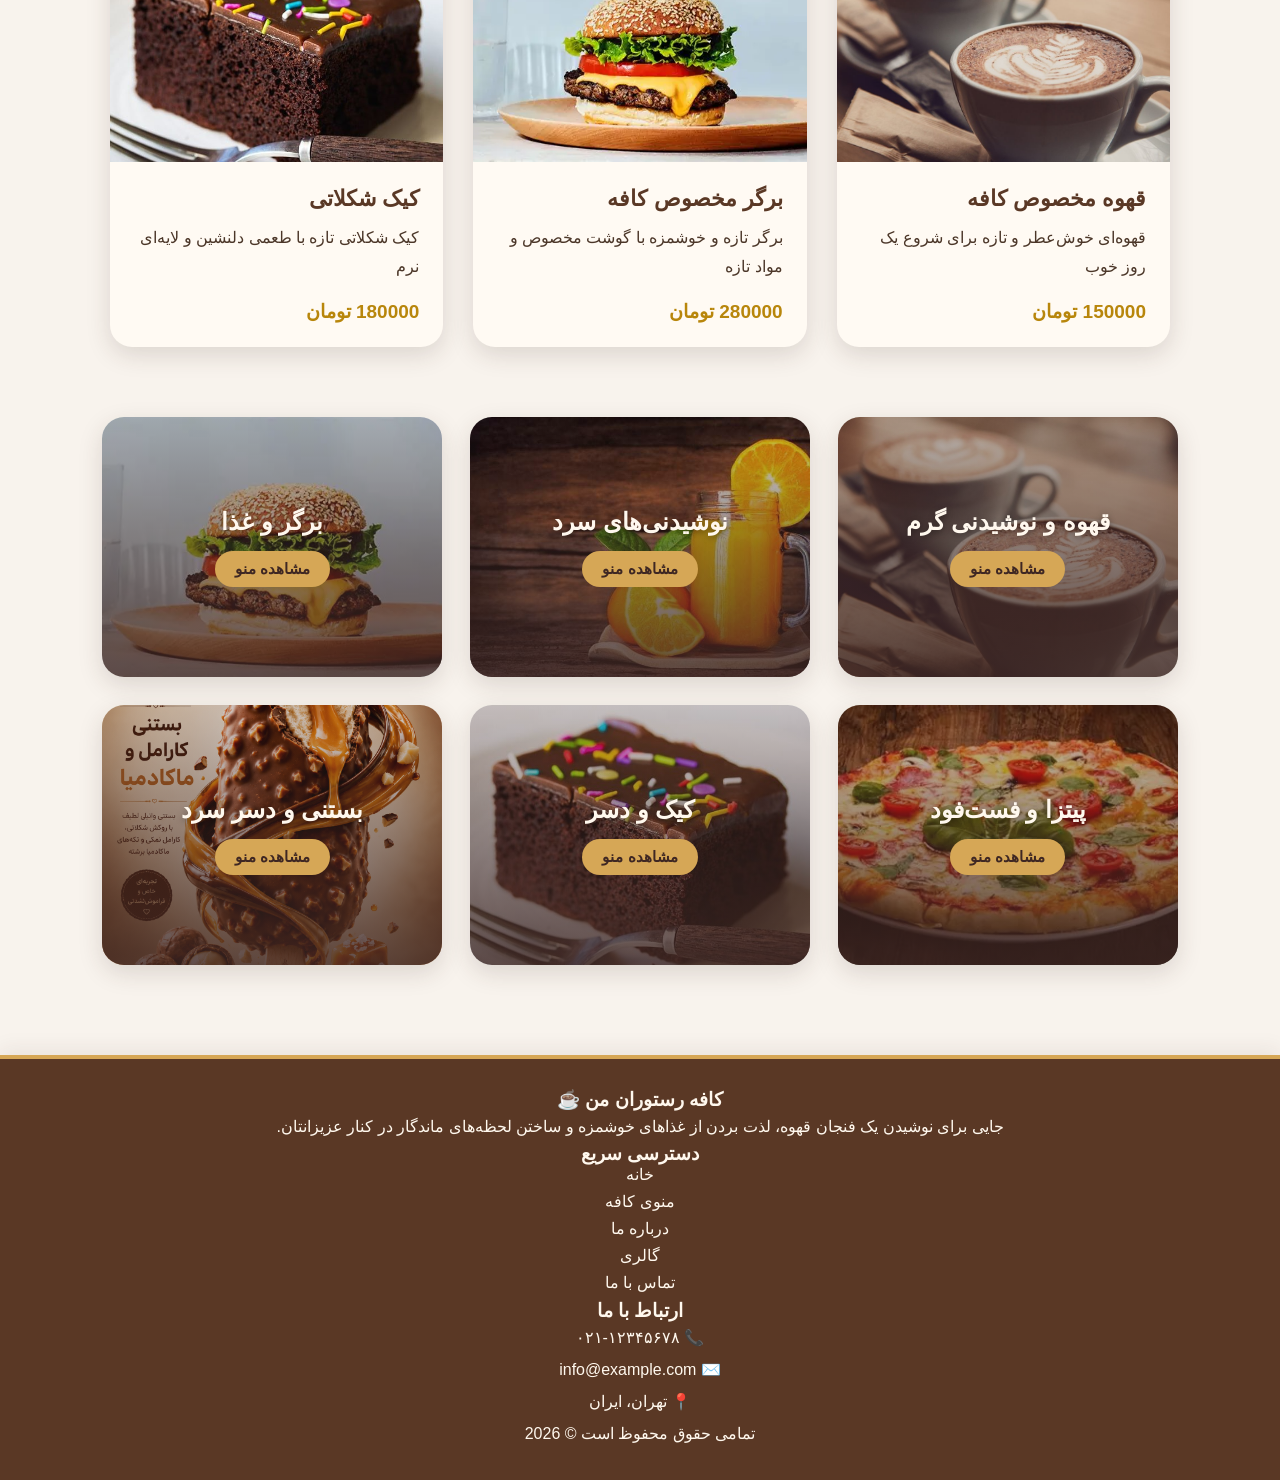
==== commit 3b1859d6: "Update index.html" ====
--- a/index.html
+++ b/index.html
@@ -12,33 +12,37 @@
 
 <body>
 
-   <header>
-
-        <div class="logo">
-            کافه رستوران من ☕
-        </div>
-
-        <button class="menu-toggle" id="menu-toggle" aria-label="باز کردن منو">
-            ☰
-        </button>
-
-        <nav id="main-nav">
-            <ul>
-                <li><a href="index.html">خانه</a></li>
-                <li><a href="index.html#menu">منوی کافه</a></li>
-                <li><a href="about.html">درباره ما</a></li>
-                <li><a href="gallery.html" class="active">گالری</a></li>
-                <li><a href="contact.html">تماس با ما</a></li>
-            </ul>
-        </nav>
-
-        <a href="cart.html" class="cart">
-            🛒 سبد خرید
-            <span id="cart-count">0</span>
-        </a>
-
-    </header>
-
+  <header>
+
+    <div class="logo">
+        کافه رستوران من ☕
+    </div>
+
+    <button class="menu-toggle" id="menu-toggle" aria-label="باز کردن منو">
+        ☰
+    </button>
+
+    <nav id="main-nav">
+        <ul>
+            <li><a href="index.html">خانه</a></li>
+            <li><a href="index.html#menu">منوی کافه</a></li>
+            <li><a href="about.html">درباره ما</a></li>
+            <li><a href="gallery.html" class="active">گالری</a></li>
+            <li><a href="contact.html">تماس با ما</a></li>
+        </ul>
+    </nav>
+
+    <div class="user-actions">
+        <a href="login.html">ورود</a>
+        <a href="register.html">ثبت‌نام</a>
+    </div>
+
+    <a href="cart.html" class="cart">
+        🛒 سبد خرید
+        <span id="cart-count">0</span>
+    </a>
+
+</header>
     <main>
 
         <!-- Hero Section -->
@@ -316,4 +320,4 @@
 
 </body>
 
-</html>+</html>
